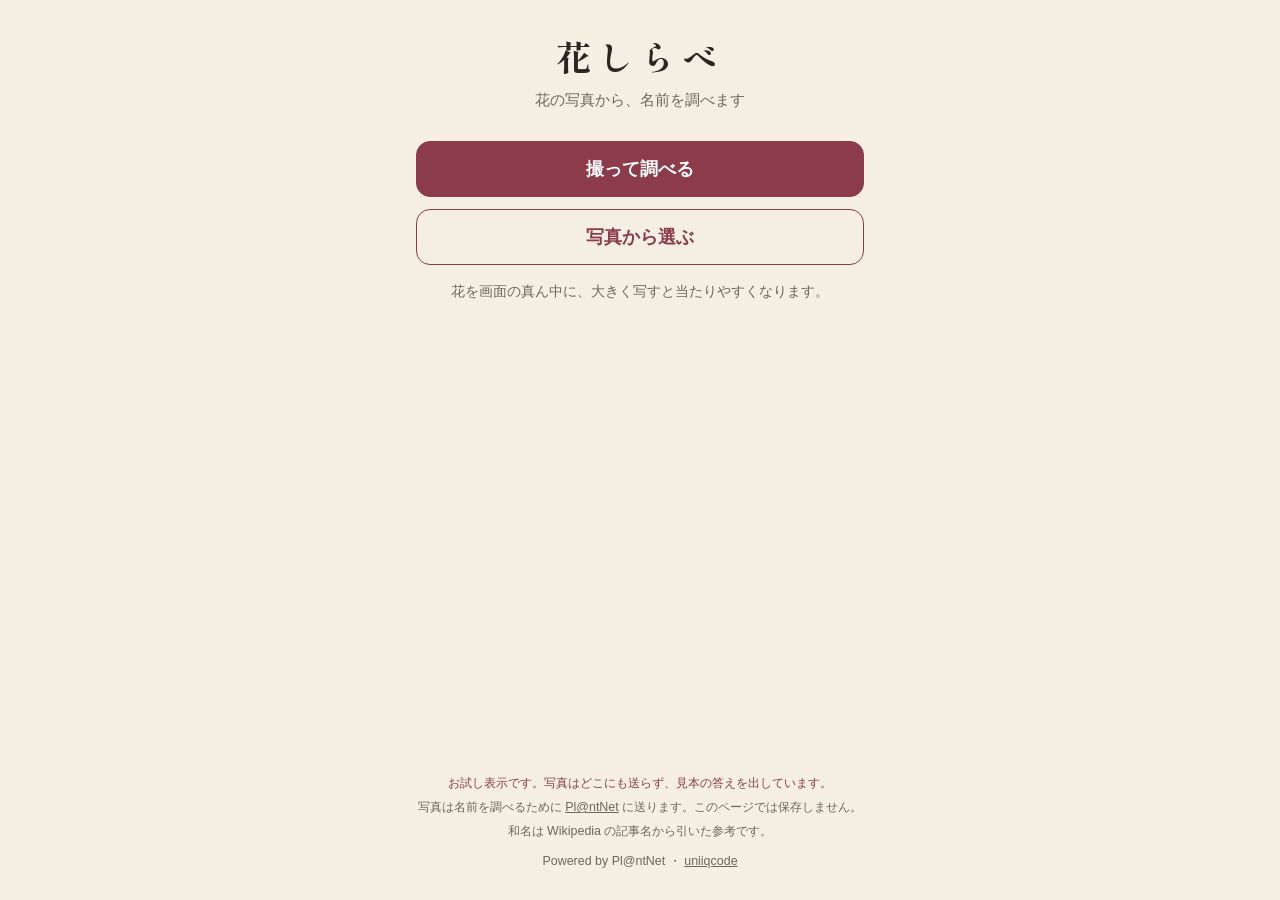
==== index.html @ 99670e9b "試作: 撮る・選ぶ画面と、Pl@ntNet の中継（Cloudflare Workers） Co-Authored-By: Claude Opus 5.5 <noreply@anthropic.com" ====
<!doctype html>
<html lang="ja">
<head>
<meta charset="utf-8">
<meta name="viewport" content="width=device-width, initial-scale=1, viewport-fit=cover">
<title>花しらべ</title>
<meta name="description" content="写真やカメラから、花の名前を調べます。">
<meta name="theme-color" content="#f5efe3">
<link rel="manifest" href="manifest.webmanifest">
<link rel="icon" href="icons/icon-192.png" sizes="192x192">
<link rel="apple-touch-icon" href="icons/apple-touch-icon.png">
<meta name="apple-mobile-web-app-title" content="花しらべ">
<link rel="preconnect" href="https://fonts.googleapis.com">
<link rel="preconnect" href="https://fonts.gstatic.com" crossorigin>
<link href="https://fonts.googleapis.com/css2?family=Shippori+Mincho:wght@500;700&display=swap" rel="stylesheet">
<link rel="stylesheet" href="style.css?v=1">
</head>
<body>
<main class="app">
  <header class="head">
    <h1>花しらべ</h1>
    <p class="lead">花の写真から、名前を調べます</p>
  </header>

  <section class="picker" id="picker">
    <label class="btn btn-main">
      <input type="file" accept="image/*" capture="environment" id="camera" hidden>
      <span>撮って調べる</span>
    </label>
    <label class="btn btn-sub">
      <input type="file" accept="image/*" id="library" hidden>
      <span>写真から選ぶ</span>
    </label>
    <p class="tip">花を画面の真ん中に、大きく写すと当たりやすくなります。</p>
  </section>

  <section class="result" id="result" hidden>
    <div class="photo"><img id="photo" alt="調べた写真"></div>
    <p class="status" id="status" role="status" aria-live="polite"></p>
    <ol class="cands" id="cands"></ol>
    <button class="btn btn-sub" id="again" type="button" hidden>ほかの花を調べる</button>
  </section>

  <footer class="foot">
    <p id="demo-note" class="demo" hidden>お試し表示です。写真はどこにも送らず、見本の答えを出しています。</p>
    <p>写真は名前を調べるために <a href="https://my.plantnet.org/" rel="noopener">Pl@ntNet</a> に送ります。このページでは保存しません。</p>
    <p>和名は Wikipedia の記事名から引いた参考です。</p>
    <p class="credit">Powered by Pl@ntNet ・ <a href="https://uniiqcode.com/">uniiqcode</a></p>
  </footer>
</main>
<script src="config.js?v=1"></script>
<script src="app.js?v=1"></script>
</body>
</html>
---- style.css ----
:root {
  --bg: #f5efe3;
  --card: #fffdf8;
  --ink: #2b2620;
  --sub: #6f665a;
  --line: #e2d8c6;
  --accent: #8c3b4a;
  --accent-ink: #fff;
  --bar: #c9a96b;
}
* { box-sizing: border-box; }
[hidden] { display: none !important; }
html, body { margin: 0; }
body {
  background: var(--bg);
  color: var(--ink);
  font-family: -apple-system, BlinkMacSystemFont, "Hiragino Sans", "Noto Sans JP", sans-serif;
  line-height: 1.6;
  -webkit-text-size-adjust: 100%;
}
.app {
  max-width: 480px;
  margin: 0 auto;
  padding: calc(env(safe-area-inset-top) + 28px) 16px calc(env(safe-area-inset-bottom) + 24px);
  min-height: 100vh;
  display: flex;
  flex-direction: column;
}
.head { text-align: center; margin-bottom: 28px; }
.head h1 {
  font-family: "Shippori Mincho", serif;
  font-weight: 700;
  font-size: 2.2rem;
  letter-spacing: 0.2em;
  margin: 0;
}
.lead { margin: 4px 0 0; color: var(--sub); font-size: 0.95rem; }

.picker { display: flex; flex-direction: column; gap: 12px; }
.btn {
  display: flex; align-items: center; justify-content: center;
  min-height: 56px; border-radius: 14px;
  font-size: 1.1rem; font-weight: 600; cursor: pointer;
  border: 1px solid var(--accent);
  -webkit-tap-highlight-color: transparent;
  font-family: inherit;
  width: 100%;
}
.btn-main { background: var(--accent); color: var(--accent-ink); }
.btn-sub { background: transparent; color: var(--accent); }
.btn:active { opacity: 0.8; }
.tip { color: var(--sub); font-size: 0.85rem; margin: 4px 0 0; text-align: center; }

.result { display: flex; flex-direction: column; gap: 14px; }
.photo {
  aspect-ratio: 1 / 1; border-radius: 14px; overflow: hidden;
  background: var(--line);
}
.photo img { width: 100%; height: 100%; object-fit: cover; display: block; }
.status { margin: 0; text-align: center; color: var(--sub); min-height: 1.6em; }
.status.error { color: var(--accent); }

.cands { list-style: none; margin: 0; padding: 0; display: flex; flex-direction: column; gap: 10px; }
.cand {
  background: var(--card); border: 1px solid var(--line); border-radius: 14px;
  padding: 14px 16px;
}
.cand-top { display: flex; align-items: baseline; justify-content: space-between; gap: 8px; }
.cand-name {
  font-family: "Shippori Mincho", serif; font-weight: 700;
  font-size: 1.35rem; line-height: 1.35; margin: 0;
}
.cand:first-child .cand-name { font-size: 1.6rem; }
.cand-score { color: var(--sub); font-size: 0.9rem; white-space: nowrap; }
.cand-sub { margin: 2px 0 0; color: var(--sub); font-size: 0.9rem; }
.cand-sub i { font-family: "Shippori Mincho", serif; }
.bar { height: 4px; background: var(--line); border-radius: 2px; margin-top: 10px; overflow: hidden; }
.bar span { display: block; height: 100%; background: var(--bar); }
.cand-link { display: inline-block; margin-top: 8px; font-size: 0.85rem; color: var(--accent); }

.foot { margin-top: auto; padding-top: 32px; color: var(--sub); font-size: 0.78rem; text-align: center; }
.foot p { margin: 4px 0; }
.foot a { color: inherit; }
.demo { color: var(--accent); }
.credit { margin-top: 10px !important; }
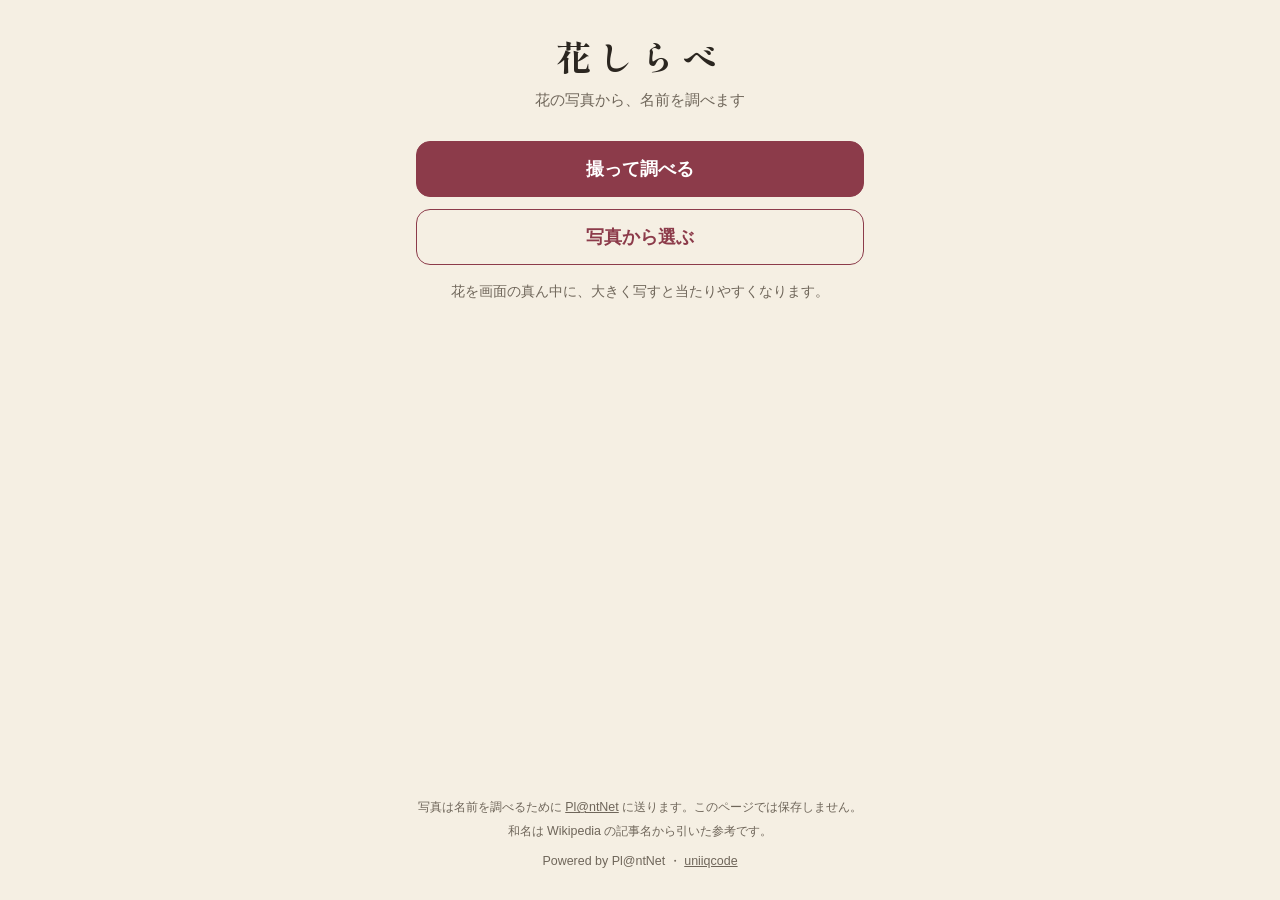
==== commit 82253927: "中継の住所（hana-api.uniiqcode.com）を config.js に入れる Co-Authored-By: Claude Opus 5.5 <noreply@anthropic.com" ====
--- a/index.html
+++ b/index.html
@@ -48,7 +48,7 @@
     <p class="credit">Powered by Pl@ntNet ・ <a href="https://uniiqcode.com/">uniiqcode</a></p>
   </footer>
 </main>
-<script src="config.js?v=1"></script>
+<script src="config.js?v=2"></script>
 <script src="app.js?v=1"></script>
 </body>
 </html>
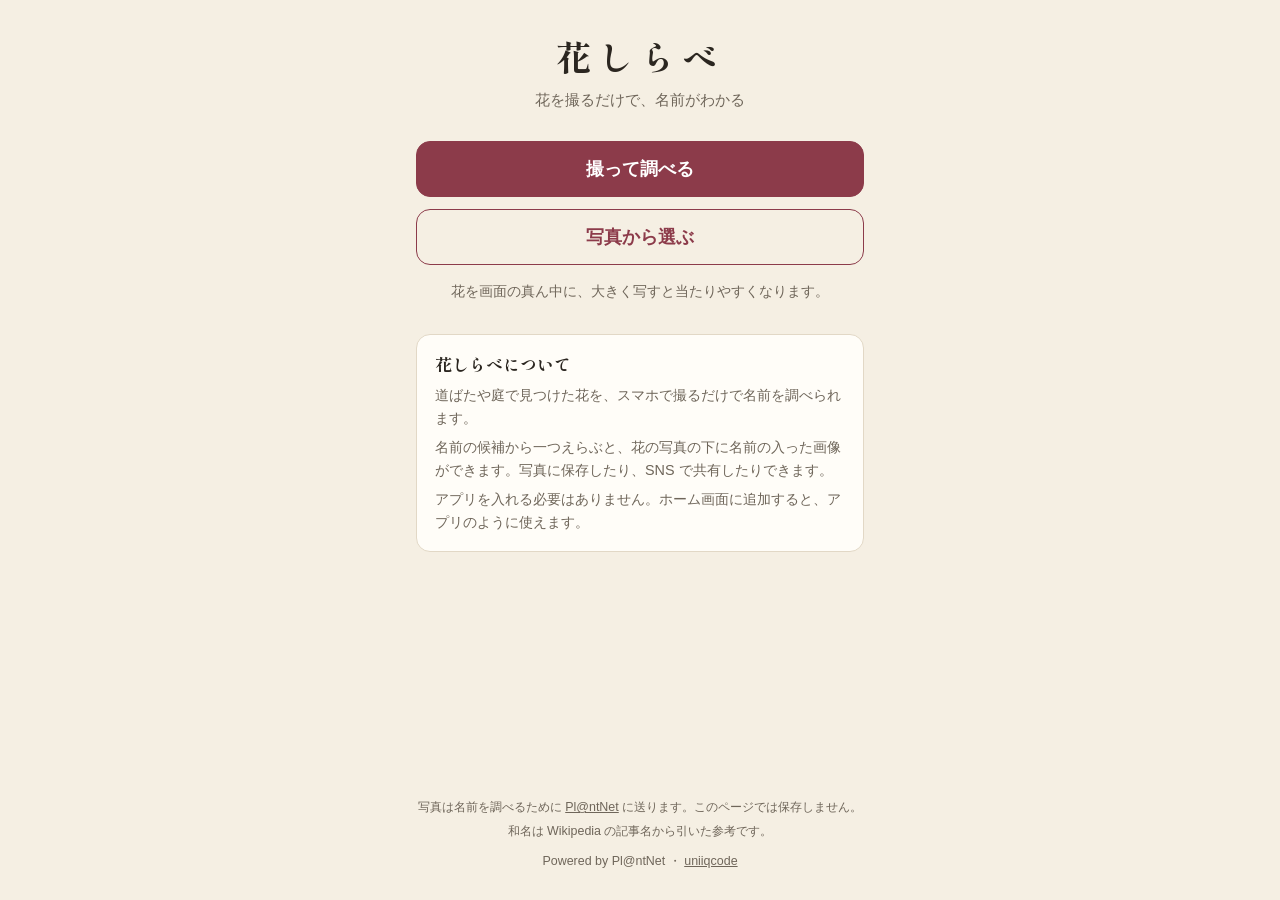
==== commit ed3561c5: "アイコン一式（名札の付いた花）・ファビコン・SNS 用バナーと紹介文 Co-Authored-By: Claude Opus 5.5 <noreply@anthropic.com> Claude-Se" ====
--- a/index.html
+++ b/index.html
@@ -3,23 +3,37 @@
 <head>
 <meta charset="utf-8">
 <meta name="viewport" content="width=device-width, initial-scale=1, viewport-fit=cover">
-<title>花しらべ</title>
-<meta name="description" content="写真やカメラから、花の名前を調べます。">
+<title>花しらべ｜花を撮るだけで、名前がわかる</title>
+<meta name="description" content="花の写真を撮るだけで、名前の候補がわかる無料のウェブアプリ。えらんだ名前を入れた画像を作って、写真に保存したり SNS で共有したりできます。">
+<meta property="og:type" content="website">
+<meta property="og:site_name" content="uniiqcode">
+<meta property="og:title" content="花しらべ｜花を撮るだけで、名前がわかる">
+<meta property="og:description" content="花の写真を撮るだけで、名前の候補がわかる無料のウェブアプリ。えらんだ名前を入れた画像を作って、写真に保存したり SNS で共有したりできます。">
+<meta property="og:url" content="https://uniiqcode.com/hana-shirabe/">
+<meta property="og:image" content="https://uniiqcode.com/hana-shirabe/icons/ogp.png">
+<meta property="og:image:width" content="1200">
+<meta property="og:image:height" content="630">
+<meta property="og:image:alt" content="花しらべ 花を撮るだけで、名前がわかる。">
+<meta property="og:locale" content="ja_JP">
+<meta name="twitter:card" content="summary_large_image">
+<link rel="canonical" href="https://uniiqcode.com/hana-shirabe/">
 <meta name="theme-color" content="#f5efe3">
 <link rel="manifest" href="manifest.webmanifest">
-<link rel="icon" href="icons/icon-192.png" sizes="192x192">
+<link rel="icon" href="icons/favicon.svg" type="image/svg+xml">
+<link rel="icon" href="icons/favicon-32.png" sizes="32x32" type="image/png">
+<link rel="icon" href="icons/favicon-16.png" sizes="16x16" type="image/png">
 <link rel="apple-touch-icon" href="icons/apple-touch-icon.png">
 <meta name="apple-mobile-web-app-title" content="花しらべ">
 <link rel="preconnect" href="https://fonts.googleapis.com">
 <link rel="preconnect" href="https://fonts.gstatic.com" crossorigin>
 <link href="https://fonts.googleapis.com/css2?family=Shippori+Mincho:wght@500;700&display=swap" rel="stylesheet">
-<link rel="stylesheet" href="style.css?v=1">
+<link rel="stylesheet" href="style.css?v=3">
 </head>
 <body>
 <main class="app">
   <header class="head">
     <h1>花しらべ</h1>
-    <p class="lead">花の写真から、名前を調べます</p>
+    <p class="lead">花を撮るだけで、名前がわかる</p>
   </header>
 
   <section class="picker" id="picker">
@@ -32,13 +46,30 @@
       <span>写真から選ぶ</span>
     </label>
     <p class="tip">花を画面の真ん中に、大きく写すと当たりやすくなります。</p>
+
+    <div class="about">
+      <h2>花しらべについて</h2>
+      <p>道ばたや庭で見つけた花を、スマホで撮るだけで名前を調べられます。</p>
+      <p>名前の候補から一つえらぶと、花の写真の下に名前の入った画像ができます。写真に保存したり、SNS で共有したりできます。</p>
+      <p>アプリを入れる必要はありません。ホーム画面に追加すると、アプリのように使えます。</p>
+    </div>
   </section>
 
   <section class="result" id="result" hidden>
     <div class="photo"><img id="photo" alt="調べた写真"></div>
     <p class="status" id="status" role="status" aria-live="polite"></p>
-    <ol class="cands" id="cands"></ol>
+    <ol class="cands" id="cands" role="radiogroup" aria-label="花の名前の候補"></ol>
+    <p class="tip" id="choose-tip" hidden>名前をえらんで、画像を作れます</p>
+    <button class="btn btn-main" id="make" type="button" hidden>この名前で画像を作る</button>
     <button class="btn btn-sub" id="again" type="button" hidden>ほかの花を調べる</button>
+  </section>
+
+  <section class="card" id="card" hidden>
+    <img id="card-img" class="card-img" alt="花の名前の入った画像">
+    <button class="btn btn-main" id="share" type="button">写真に保存・共有する</button>
+    <p class="tip" id="share-tip" hidden>うまく保存できない時は、画像を長押しして「写真に追加」を選んでください。</p>
+    <button class="btn btn-sub" id="back" type="button">名前をえらびなおす</button>
+    <button class="btn btn-sub" id="again2" type="button">ほかの花を調べる</button>
   </section>
 
   <footer class="foot">
@@ -49,6 +80,7 @@
   </footer>
 </main>
 <script src="config.js?v=2"></script>
-<script src="app.js?v=1"></script>
+<script src="core.js?v=1"></script>
+<script src="app.js?v=2"></script>
 </body>
 </html>
--- a/style.css
+++ b/style.css
@@ -51,6 +51,17 @@
 .btn:active { opacity: 0.8; }
 .tip { color: var(--sub); font-size: 0.85rem; margin: 4px 0 0; text-align: center; }
 
+.about {
+  margin-top: 20px; padding: 16px 18px;
+  background: var(--card); border: 1px solid var(--line); border-radius: 14px;
+  font-size: 0.9rem; color: var(--sub);
+}
+.about h2 {
+  font-family: "Shippori Mincho", serif; font-weight: 700;
+  font-size: 1.05rem; color: var(--ink); margin: 0 0 6px;
+}
+.about p { margin: 6px 0 0; }
+
 .result { display: flex; flex-direction: column; gap: 14px; }
 .photo {
   aspect-ratio: 1 / 1; border-radius: 14px; overflow: hidden;
@@ -76,7 +87,22 @@
 .cand-sub i { font-family: "Shippori Mincho", serif; }
 .bar { height: 4px; background: var(--line); border-radius: 2px; margin-top: 10px; overflow: hidden; }
 .bar span { display: block; height: 100%; background: var(--bar); }
+.cand { cursor: pointer; -webkit-tap-highlight-color: transparent; position: relative; }
+.cand[aria-checked="true"] { border: 2px solid var(--accent); padding: 13px 15px; }
+.cand[aria-checked="true"]::after {
+  content: "えらんだ名前"; position: absolute; top: -10px; left: 14px;
+  background: var(--accent); color: var(--accent-ink);
+  font-size: 0.7rem; padding: 0 8px; border-radius: 8px; line-height: 1.6;
+}
 .cand-link { display: inline-block; margin-top: 8px; font-size: 0.85rem; color: var(--accent); }
+
+.card { display: flex; flex-direction: column; gap: 12px; }
+.card-img {
+  width: 100%; aspect-ratio: 5 / 7; display: block;
+  border-radius: 10px; box-shadow: 0 2px 12px rgba(43, 38, 32, 0.15);
+  background: var(--card);
+  -webkit-touch-callout: default;
+}
 
 .foot { margin-top: auto; padding-top: 32px; color: var(--sub); font-size: 0.78rem; text-align: center; }
 .foot p { margin: 4px 0; }
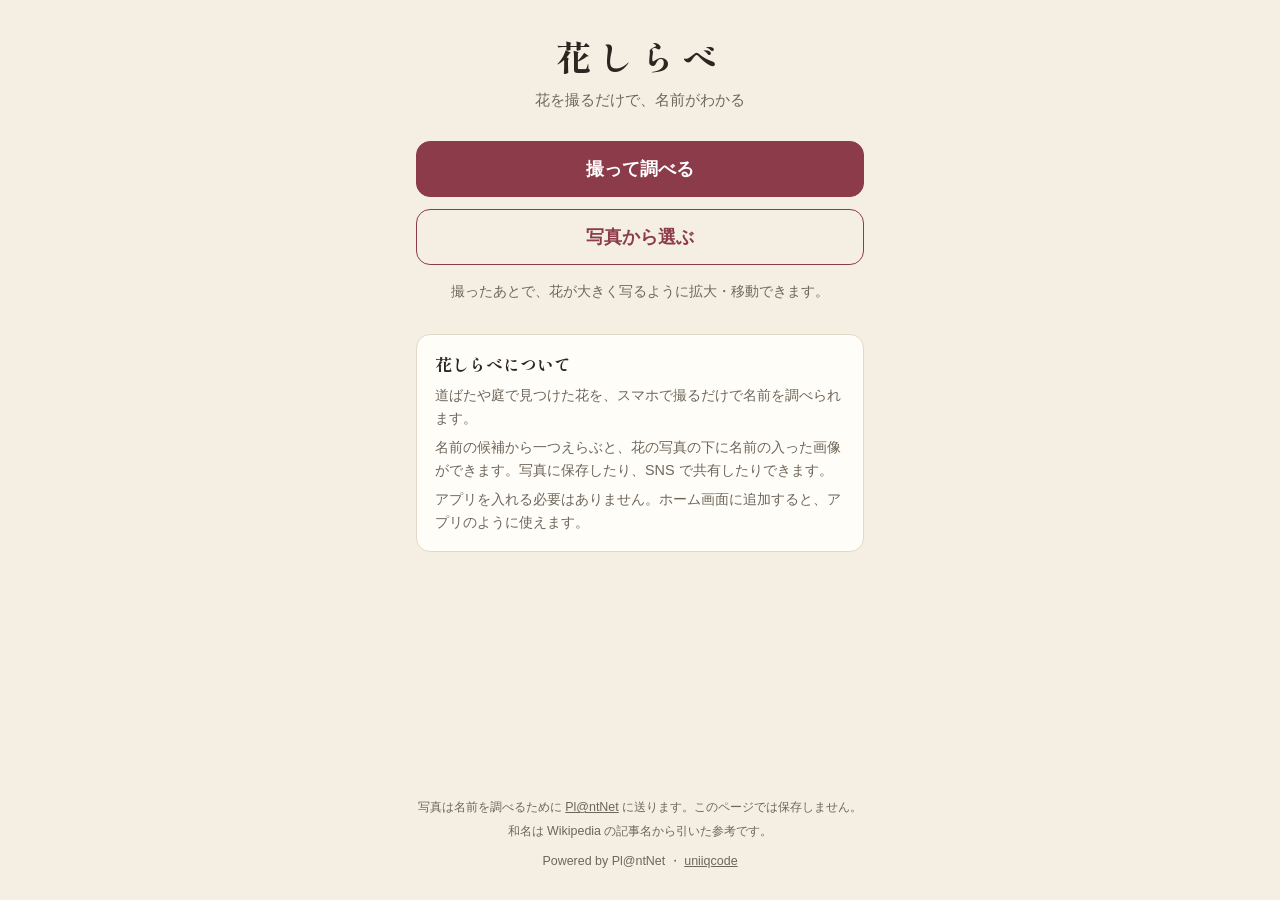
==== commit 86466d3c: "調べる前に指で拡大・移動して枠におさめる。5:7 の画像は写真の余白なし。Android にも配慮 Co-Authored-By: Claude Opus 5.5 <noreply@anthropic" ====
--- a/index.html
+++ b/index.html
@@ -27,7 +27,7 @@
 <link rel="preconnect" href="https://fonts.googleapis.com">
 <link rel="preconnect" href="https://fonts.gstatic.com" crossorigin>
 <link href="https://fonts.googleapis.com/css2?family=Shippori+Mincho:wght@500;700&display=swap" rel="stylesheet">
-<link rel="stylesheet" href="style.css?v=3">
+<link rel="stylesheet" href="style.css?v=4">
 </head>
 <body>
 <main class="app">
@@ -45,7 +45,7 @@
       <input type="file" accept="image/*" id="library" hidden>
       <span>写真から選ぶ</span>
     </label>
-    <p class="tip">花を画面の真ん中に、大きく写すと当たりやすくなります。</p>
+    <p class="tip">撮ったあとで、花が大きく写るように拡大・移動できます。</p>
 
     <div class="about">
       <h2>花しらべについて</h2>
@@ -53,6 +53,20 @@
       <p>名前の候補から一つえらぶと、花の写真の下に名前の入った画像ができます。写真に保存したり、SNS で共有したりできます。</p>
       <p>アプリを入れる必要はありません。ホーム画面に追加すると、アプリのように使えます。</p>
     </div>
+  </section>
+
+  <section class="crop" id="crop" hidden>
+    <p class="tip">2本の指で拡大・縮小、1本の指で動かして、花を枠にきれいにおさめてください。</p>
+    <div class="crop-frame" id="crop-frame">
+      <canvas id="crop-canvas" aria-label="花の写真。拡大・縮小・移動ができます"></canvas>
+    </div>
+    <div class="zoom">
+      <button class="zoom-btn" id="zoom-out" type="button" aria-label="縮小">－</button>
+      <input type="range" id="zoom" min="0" max="1000" value="0" aria-label="拡大の大きさ">
+      <button class="zoom-btn" id="zoom-in" type="button" aria-label="拡大">＋</button>
+    </div>
+    <button class="btn btn-main" id="crop-ok" type="button">この範囲で調べる</button>
+    <button class="btn btn-sub" id="crop-cancel" type="button">写真をえらびなおす</button>
   </section>
 
   <section class="result" id="result" hidden>
@@ -80,7 +94,7 @@
   </footer>
 </main>
 <script src="config.js?v=2"></script>
-<script src="core.js?v=1"></script>
-<script src="app.js?v=2"></script>
+<script src="core.js?v=2"></script>
+<script src="app.js?v=3"></script>
 </body>
 </html>
--- a/style.css
+++ b/style.css
@@ -62,6 +62,25 @@
 }
 .about p { margin: 6px 0 0; }
 
+.crop { display: flex; flex-direction: column; gap: 12px; }
+.crop .tip { margin: 0; }
+.crop-frame {
+  position: relative; width: 100%; aspect-ratio: 1 / 1;
+  border-radius: 14px; overflow: hidden; background: #2b2620;
+  touch-action: none; user-select: none; -webkit-user-select: none;
+  cursor: grab;
+}
+.crop-frame:active { cursor: grabbing; }
+.crop-frame canvas { position: absolute; inset: 0; width: 100%; height: 100%; display: block; }
+.zoom { display: flex; align-items: center; gap: 10px; }
+.zoom input { flex: 1; accent-color: var(--accent); }
+.zoom-btn {
+  width: 44px; height: 44px; flex: none; border-radius: 50%;
+  border: 1px solid var(--accent); background: transparent; color: var(--accent);
+  font-size: 1.3rem; line-height: 1; cursor: pointer; font-family: inherit;
+  -webkit-tap-highlight-color: transparent;
+}
+
 .result { display: flex; flex-direction: column; gap: 14px; }
 .photo {
   aspect-ratio: 1 / 1; border-radius: 14px; overflow: hidden;
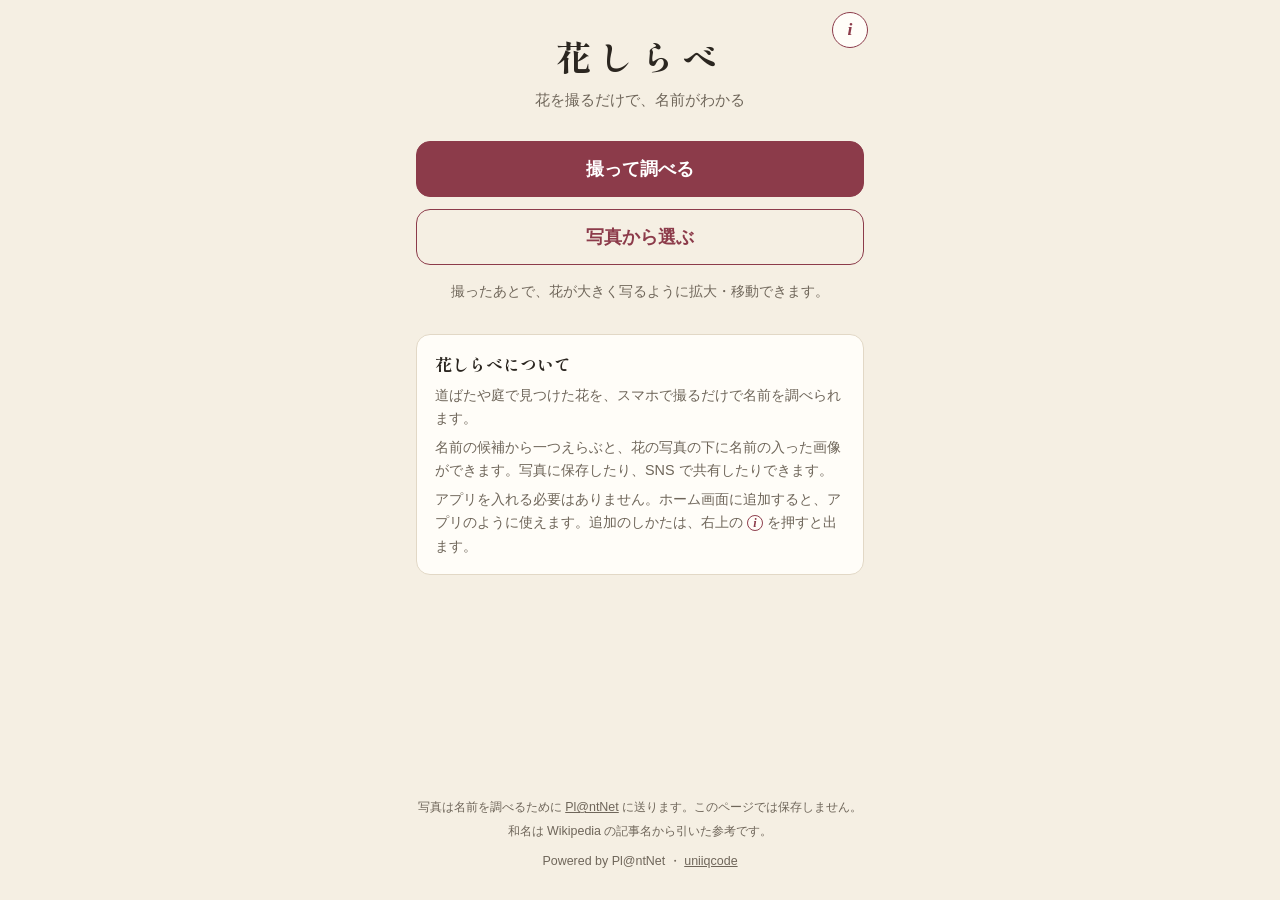
==== commit c2573aa8: "画面右上の i から、ホーム画面に追加する方法と住所のコピー Co-Authored-By: Claude Opus 5.5 <noreply@anthropic.com> Claude-Sessio" ====
--- a/index.html
+++ b/index.html
@@ -27,10 +27,11 @@
 <link rel="preconnect" href="https://fonts.googleapis.com">
 <link rel="preconnect" href="https://fonts.gstatic.com" crossorigin>
 <link href="https://fonts.googleapis.com/css2?family=Shippori+Mincho:wght@500;700&display=swap" rel="stylesheet">
-<link rel="stylesheet" href="style.css?v=4">
+<link rel="stylesheet" href="style.css?v=5">
 </head>
 <body>
 <main class="app">
+  <button class="info-btn" id="info-btn" type="button" aria-label="ホーム画面に追加する方法" aria-haspopup="dialog">i</button>
   <header class="head">
     <h1>花しらべ</h1>
     <p class="lead">花を撮るだけで、名前がわかる</p>
@@ -51,7 +52,7 @@
       <h2>花しらべについて</h2>
       <p>道ばたや庭で見つけた花を、スマホで撮るだけで名前を調べられます。</p>
       <p>名前の候補から一つえらぶと、花の写真の下に名前の入った画像ができます。写真に保存したり、SNS で共有したりできます。</p>
-      <p>アプリを入れる必要はありません。ホーム画面に追加すると、アプリのように使えます。</p>
+      <p>アプリを入れる必要はありません。ホーム画面に追加すると、アプリのように使えます。追加のしかたは、右上の <span class="info-mark" aria-hidden="true">i</span> を押すと出ます。</p>
     </div>
   </section>
 
@@ -93,8 +94,41 @@
     <p class="credit">Powered by Pl@ntNet ・ <a href="https://uniiqcode.com/">uniiqcode</a></p>
   </footer>
 </main>
+
+<dialog class="guide" id="guide" aria-labelledby="guide-title">
+  <div class="guide-body">
+    <button class="guide-close" id="guide-close" type="button" aria-label="閉じる">×</button>
+    <h2 id="guide-title">ホーム画面に追加するには</h2>
+    <p>LINE・Instagram・X などのアプリからリンクを開いた時は、その画面からは追加できません。下の住所をコピーしてから、<strong>Chrome</strong>（Android）か <strong>Safari</strong>（iPhone）を開き直してください。</p>
+    <div class="url-box">
+      <input id="app-url" type="text" value="https://uniiqcode.com/hana-shirabe/" readonly aria-label="花しらべの住所">
+      <button class="btn btn-main copy-btn" id="copy-url" type="button">住所をコピー</button>
+    </div>
+    <p class="copy-msg" id="copy-msg" role="status" aria-live="polite"></p>
+
+    <h3>Android（Chrome）</h3>
+    <ol>
+      <li>Chrome を開き、上の住所の欄を押して、コピーした住所を貼り付けて開く</li>
+      <li>右上の「︙」（点が3つ）を押す</li>
+      <li>「ホーム画面に追加」を押す（「アプリをインストール」と出ることもあります）</li>
+      <li>「追加」（または「インストール」）を押す</li>
+    </ol>
+
+    <h3>iPhone（Safari）</h3>
+    <ol>
+      <li>Safari を開き、住所の欄を押して、コピーした住所を貼り付けて開く</li>
+      <li>共有ボタン（四角から上向きの矢印）を押す。見当たらない時は、住所の欄の横の「…」を押すと出ます</li>
+      <li>下にずらして「ホーム画面に追加」を押す</li>
+      <li>右上の「追加」を押す</li>
+    </ol>
+
+    <p class="guide-end">ホーム画面にできた「花しらべ」のアイコンから、いつでも開けます。</p>
+    <button class="btn btn-sub" id="guide-ok" type="button">閉じる</button>
+  </div>
+</dialog>
+
 <script src="config.js?v=2"></script>
 <script src="core.js?v=2"></script>
-<script src="app.js?v=3"></script>
+<script src="app.js?v=4"></script>
 </body>
 </html>
--- a/style.css
+++ b/style.css
@@ -25,6 +25,7 @@
   min-height: 100vh;
   display: flex;
   flex-direction: column;
+  position: relative;
 }
 .head { text-align: center; margin-bottom: 28px; }
 .head h1 {
@@ -128,3 +129,54 @@
 .foot a { color: inherit; }
 .demo { color: var(--accent); }
 .credit { margin-top: 10px !important; }
+
+/* 右上の i: ホーム画面に追加する方法 */
+.info-btn {
+  position: absolute; top: calc(env(safe-area-inset-top) + 12px); right: 12px;
+  width: 36px; height: 36px; border-radius: 50%;
+  border: 1.5px solid var(--accent); background: var(--card); color: var(--accent);
+  font: italic 700 1.1rem/1 Georgia, "Times New Roman", serif;
+  display: flex; align-items: center; justify-content: center;
+  cursor: pointer; padding: 0; -webkit-tap-highlight-color: transparent;
+}
+.info-btn:active { opacity: 0.7; }
+.info-mark {
+  display: inline-flex; align-items: center; justify-content: center;
+  width: 1.3em; height: 1.3em; border-radius: 50%;
+  border: 1px solid var(--accent); color: var(--accent);
+  font: italic 700 0.85em/1 Georgia, serif; vertical-align: 0.05em;
+}
+.guide {
+  width: min(440px, calc(100vw - 24px)); max-height: calc(100dvh - 24px);
+  padding: 0; border: none; border-radius: 16px;
+  background: var(--card); color: var(--ink);
+  box-shadow: 0 10px 40px rgba(43, 38, 32, 0.25);
+  overscroll-behavior: contain;
+}
+.guide::backdrop { background: rgba(43, 38, 32, 0.45); }
+.guide-body { position: relative; padding: 22px 20px 20px; font-size: 0.92rem; }
+.guide h2 {
+  font-family: "Shippori Mincho", serif; font-weight: 700;
+  font-size: 1.2rem; margin: 0 36px 10px 0;
+}
+.guide h3 {
+  font-size: 1rem; margin: 18px 0 4px; padding-bottom: 4px;
+  border-bottom: 1px solid var(--line); color: var(--accent);
+}
+.guide p { margin: 6px 0; }
+.guide ol { margin: 6px 0 0; padding-left: 1.4em; }
+.guide li { margin: 4px 0; }
+.guide-close {
+  position: absolute; top: 10px; right: 10px;
+  width: 36px; height: 36px; border: none; background: transparent;
+  font-size: 1.6rem; line-height: 1; color: var(--sub); cursor: pointer;
+}
+.url-box { display: flex; flex-direction: column; gap: 8px; margin-top: 10px; }
+.url-box input {
+  width: 100%; padding: 10px 12px; border: 1px solid var(--line); border-radius: 10px;
+  background: var(--bg); color: var(--ink); font-size: 16px; font-family: inherit;
+}
+.copy-btn { min-height: 48px; font-size: 1rem; }
+.copy-msg { min-height: 1.4em; text-align: center; color: var(--accent); font-weight: 600; margin: 4px 0 0 !important; }
+.guide-end { margin-top: 16px !important; color: var(--sub); }
+.guide .btn { margin-top: 10px; }
